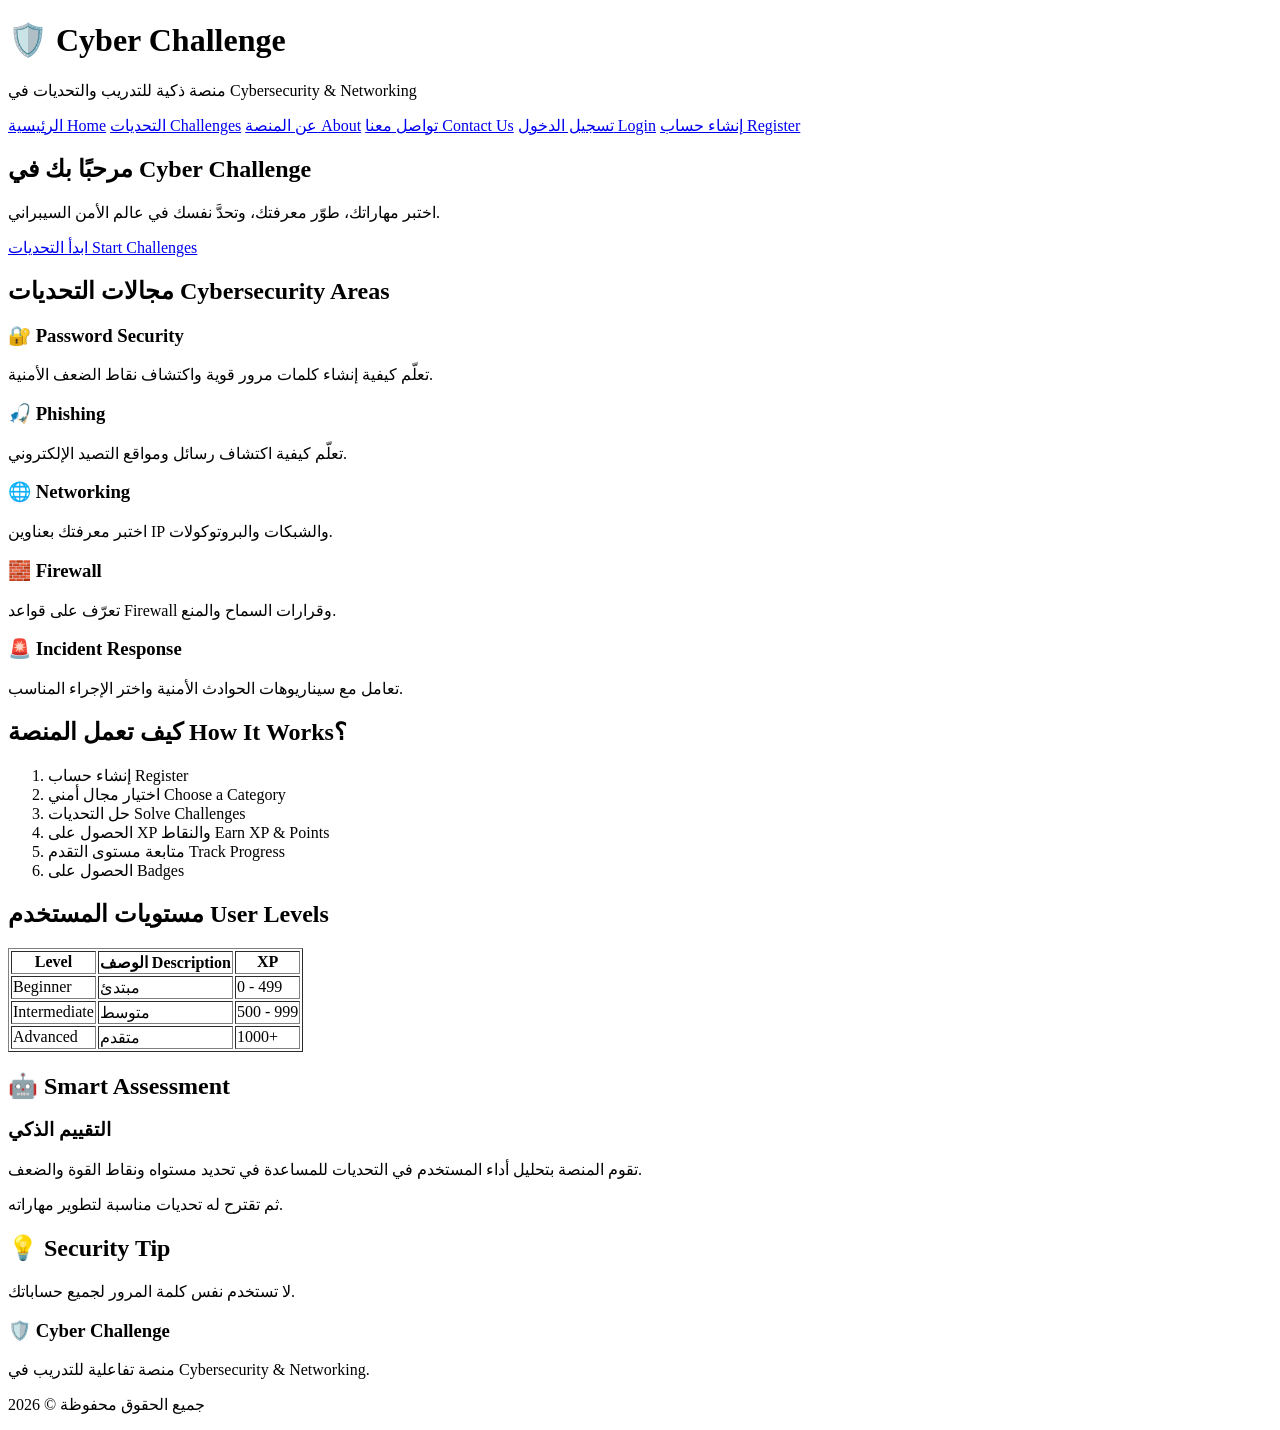
==== index.html @ 9b0a6bcb "Add files via upload" ====
<!DOCTYPE html>
<html lang="ar">

<head>
    <meta charset="UTF-8">

    <meta name="viewport" content="width=device-width, initial-scale=1.0">

    <title>Cyber Challenge</title>
</head>

<body>

    <!-- Header -->
    <header>

        <h1>🛡️ Cyber Challenge</h1>

        <p>
            منصة ذكية للتدريب والتحديات في
            Cybersecurity & Networking
        </p>

    </header>


        <!-- Navigation داخل صفحة index.html الخارجية فقط -->
    <nav>
        <a class="active" href="index.html">الرئيسية Home</a>
        <a href="pages/challenges.html">التحديات Challenges</a>
        <a href="pages/about.html">عن المنصة About</a>
        <a href="pages/contact.html">تواصل معنا Contact Us</a>
        <a href="pages/login.html">تسجيل الدخول Login</a>
        <a href="pages/register.html">إنشاء حساب Register</a>
    </nav>



    <!-- Main -->
    <main>

        <!-- Welcome Section -->
        <section>

            <h2>
                مرحبًا بك في Cyber Challenge
            </h2>

            <p>
                اختبر مهاراتك، طوّر معرفتك،
                وتحدَّ نفسك في عالم الأمن السيبراني.
            </p>

            <a href="pages/challenges.html">
                ابدأ التحديات Start Challenges
            </a>

        </section>


        <!-- Categories -->
        <section>

            <h2>مجالات التحديات Cybersecurity Areas</h2>


            <article>

                <h3>🔐 Password Security</h3>

                <p>
                    تعلّم كيفية إنشاء كلمات مرور قوية
                    واكتشاف نقاط الضعف الأمنية.
                </p>

            </article>


            <article>

                <h3>🎣 Phishing</h3>

                <p>
                    تعلّم كيفية اكتشاف رسائل ومواقع
                    التصيد الإلكتروني.
                </p>

            </article>


            <article>

                <h3>🌐 Networking</h3>

                <p>
                    اختبر معرفتك بعناوين IP والشبكات
                    والبروتوكولات.
                </p>

            </article>


            <article>

                <h3>🧱 Firewall</h3>

                <p>
                    تعرّف على قواعد Firewall
                    وقرارات السماح والمنع.
                </p>

            </article>


            <article>

                <h3>🚨 Incident Response</h3>

                <p>
                    تعامل مع سيناريوهات الحوادث الأمنية
                    واختر الإجراء المناسب.
                </p>

            </article>

        </section>


        <!-- How It Works -->
        <section>

            <h2>كيف تعمل المنصة How It Works؟</h2>

            <ol>

                <li>إنشاء حساب Register</li>

                <li>اختيار مجال أمني Choose a Category</li>

                <li>حل التحديات Solve Challenges</li>

                <li>الحصول على XP والنقاط Earn XP & Points</li>

                <li>متابعة مستوى التقدم Track Progress</li>

                <li>الحصول على Badges</li>

            </ol>

        </section>


        <!-- Levels -->
        <section>

            <h2>مستويات المستخدم User Levels</h2>

            <table border="1">

                <tr>

                    <th>Level</th>

                    <th>الوصف Description</th>

                    <th>XP</th>

                </tr>


                <tr>

                    <td>Beginner</td>

                    <td>مبتدئ</td>

                    <td>0 - 499</td>

                </tr>


                <tr>

                    <td>Intermediate</td>

                    <td>متوسط</td>

                    <td>500 - 999</td>

                </tr>


                <tr>

                    <td>Advanced</td>

                    <td>متقدم</td>

                    <td>1000+</td>

                </tr>

            </table>

        </section>


        <!-- Smart Assessment -->
        <section>

            <h2>🤖 Smart Assessment</h2>

            <article>

                <h3>التقييم الذكي</h3>

                <p>
                    تقوم المنصة بتحليل أداء المستخدم
                    في التحديات للمساعدة في تحديد
                    مستواه ونقاط القوة والضعف.
                </p>

                <p>
                    ثم تقترح له تحديات مناسبة
                    لتطوير مهاراته.
                </p>

            </article>

        </section>


        <!-- Aside -->
        <aside>

            <h2>💡 Security Tip</h2>

            <p>
                لا تستخدم نفس كلمة المرور
                لجميع حساباتك.
            </p>

        </aside>

    </main>


    <!-- Footer -->
    <footer>

        <h3>🛡️ Cyber Challenge</h3>

        <p>
            منصة تفاعلية للتدريب في
            Cybersecurity & Networking.
        </p>

        <p>
            جميع الحقوق محفوظة © 2026
        </p>

    </footer>

</body>

</html>
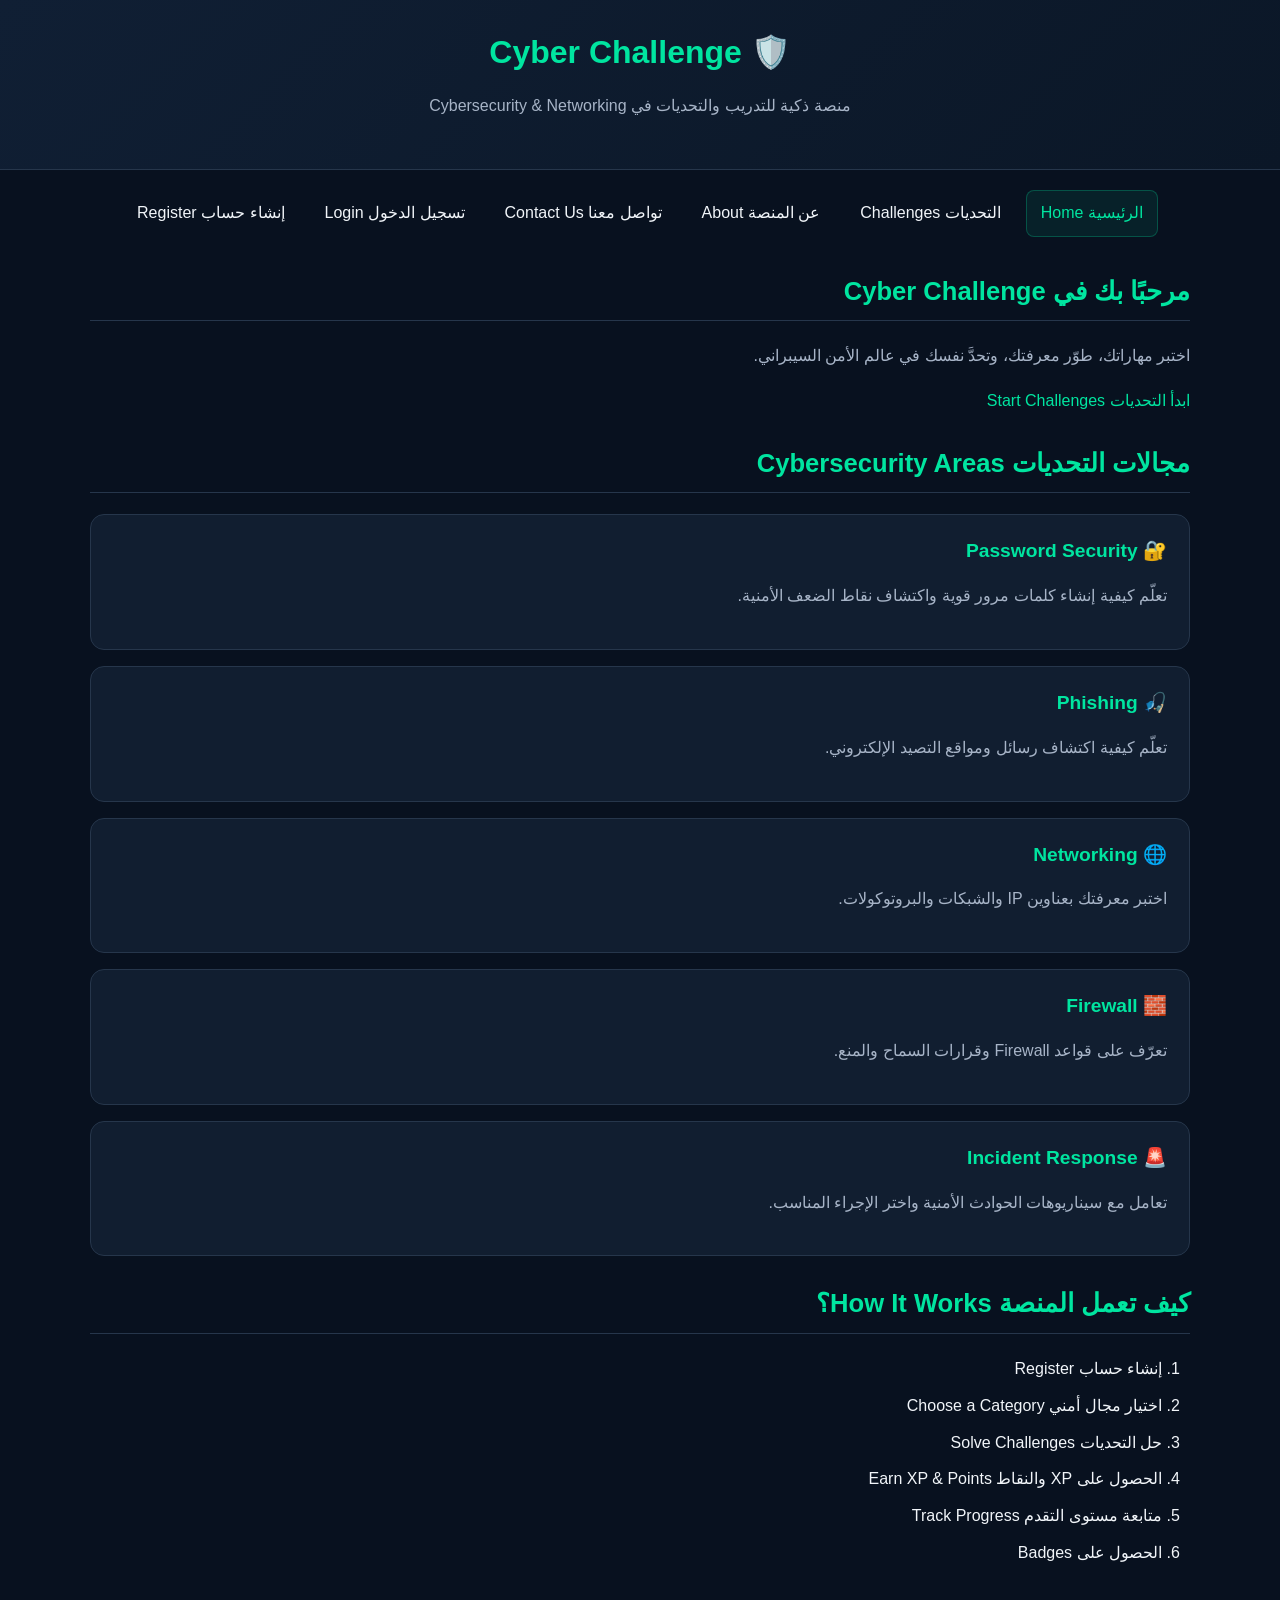
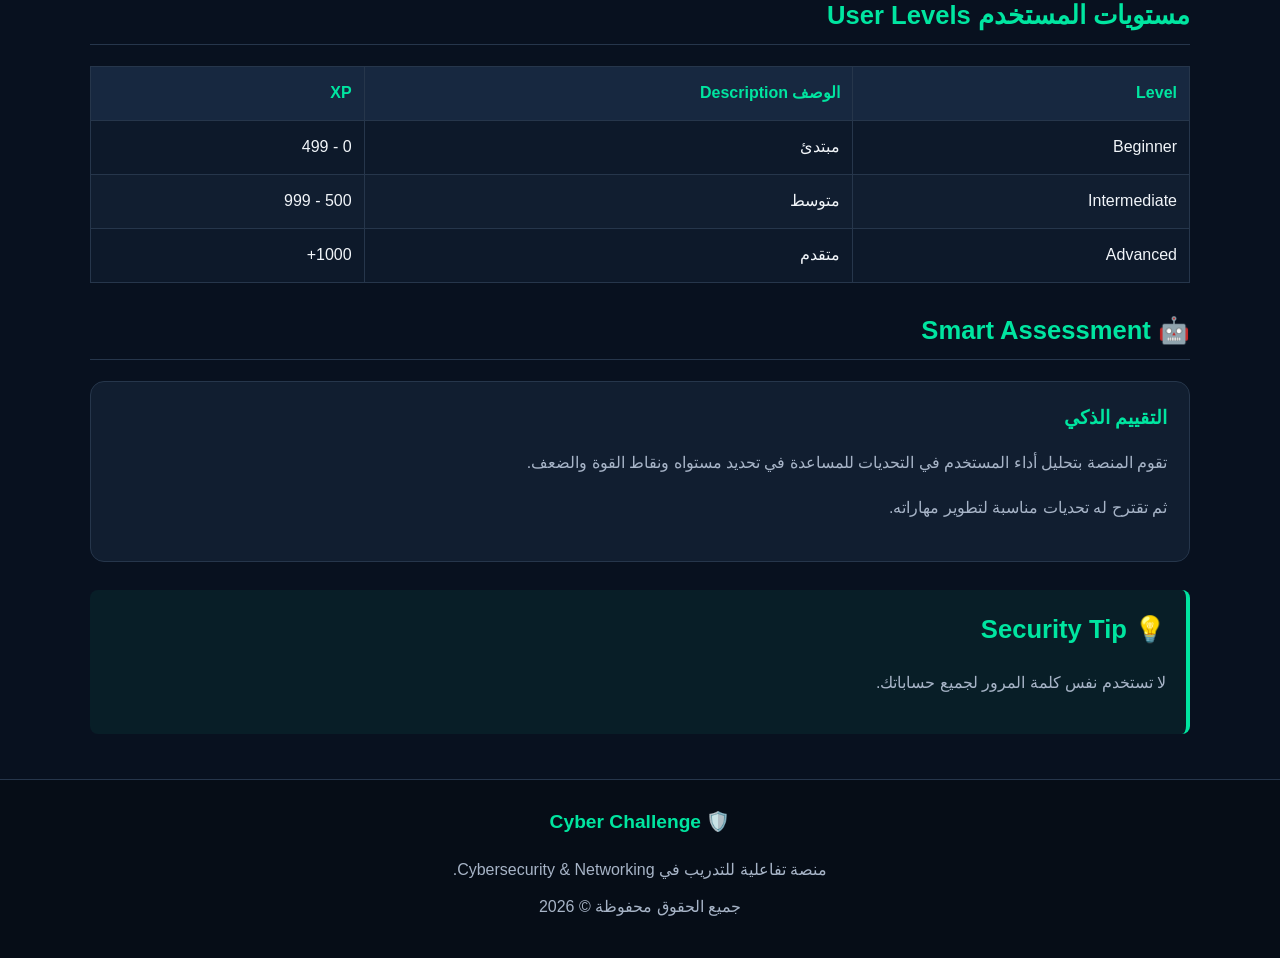
==== commit dcd77f2a: "Add stylesheet link to index.html" ====
--- a/index.html
+++ b/index.html
@@ -7,6 +7,7 @@
     <meta name="viewport" content="width=device-width, initial-scale=1.0">
 
     <title>Cyber Challenge</title>
+    <link rel="stylesheet" href="style.css">
 </head>
 
 <body>
@@ -263,4 +264,4 @@
 
 </body>
 
-</html>+</html>
--- a/style.css
+++ b/style.css
@@ -0,0 +1,427 @@
+
+/* =====================================
+   Cyber Challenge - Main CSS
+   Version 1.0
+   ===================================== */
+
+/* 1. Global Settings */
+:root {
+    --bg-color: #08111f;
+    --surface-color: #111e30;
+    --surface-hover: #172840;
+    --primary-color: #00e5a0;
+    --primary-hover: #00c98b;
+    --text-color: #f1f5f9;
+    --muted-color: #a7b4c7;
+    --border-color: #26364b;
+    --danger-color: #ff647c;
+    --radius: 14px;
+    --transition: 0.25s ease;
+}
+
+* {
+    box-sizing: border-box;
+}
+
+html {
+    scroll-behavior: smooth;
+}
+
+body {
+    margin: 0;
+    font-family: Tahoma, Arial, sans-serif;
+    font-size: 16px;
+    line-height: 1.8;
+    color: var(--text-color);
+    background-color: var(--bg-color);
+    direction: rtl;
+}
+
+/* 2. Headings and Text */
+h1,
+h2,
+h3,
+h4 {
+    line-height: 1.5;
+    margin-top: 0;
+}
+
+h1 {
+    font-size: 2rem;
+}
+
+h2 {
+    font-size: 1.6rem;
+    color: var(--primary-color);
+}
+
+h3 {
+    font-size: 1.2rem;
+}
+
+p {
+    color: var(--muted-color);
+}
+
+a {
+    color: var(--primary-color);
+    text-decoration: none;
+    transition: color var(--transition);
+}
+
+a:hover {
+    color: var(--primary-hover);
+}
+
+/* 3. Header */
+header {
+    padding: 28px 6%;
+    text-align: center;
+    background: linear-gradient(
+        135deg,
+        #101f34,
+        #0b1727
+    );
+    border-bottom: 1px solid var(--border-color);
+}
+
+header h1 {
+    margin-bottom: 8px;
+    color: var(--primary-color);
+}
+
+header p {
+    margin-bottom: 20px;
+}
+
+/* 4. Navigation */
+nav {
+    display: flex;
+    flex-wrap: wrap;
+    justify-content: center;
+    align-items: center;
+    gap: 10px;
+    margin-top: 20px;
+}
+
+nav a {
+    display: inline-block;
+    padding: 8px 14px;
+    color: var(--text-color);
+    border: 1px solid transparent;
+    border-radius: 8px;
+    transition: all var(--transition);
+}
+
+nav a:hover,
+nav a.active,
+nav a[aria-current="page"] {
+    color: var(--primary-color);
+    background-color: rgba(0, 229, 160, 0.08);
+    border-color: rgba(0, 229, 160, 0.25);
+}
+
+/* 5. Main Content */
+main {
+    width: min(1100px, 92%);
+    margin: 35px auto;
+    min-height: 50vh;
+}
+
+main > section,
+main > article,
+main > form {
+    margin-bottom: 28px;
+}
+
+section {
+    margin-bottom: 32px;
+}
+
+section > h2 {
+    padding-bottom: 10px;
+    border-bottom: 1px solid var(--border-color);
+}
+
+/* 6. Cards and Articles */
+article {
+    padding: 22px;
+    margin: 16px 0;
+    background-color: var(--surface-color);
+    border: 1px solid var(--border-color);
+    border-radius: var(--radius);
+    transition:
+        transform var(--transition),
+        border-color var(--transition),
+        background-color var(--transition);
+}
+
+article:hover {
+    transform: translateY(-3px);
+    border-color: var(--primary-color);
+    background-color: var(--surface-hover);
+}
+
+article h3 {
+    color: var(--primary-color);
+    margin-bottom: 10px;
+}
+
+/* 7. Buttons and Action Links */
+button,
+input[type="submit"],
+input[type="button"],
+.button {
+    display: inline-block;
+    padding: 11px 22px;
+    font-family: inherit;
+    font-size: 1rem;
+    font-weight: bold;
+    color: #06131a;
+    background-color: var(--primary-color);
+    border: 1px solid var(--primary-color);
+    border-radius: 9px;
+    cursor: pointer;
+    transition: all var(--transition);
+}
+
+button:hover,
+input[type="submit"]:hover,
+input[type="button"]:hover,
+.button:hover {
+    background-color: var(--primary-hover);
+    border-color: var(--primary-hover);
+    color: #06131a;
+    transform: translateY(-2px);
+}
+
+main a.button {
+    text-align: center;
+}
+
+/* 8. Forms */
+form {
+    width: min(100%, 650px);
+    margin: 25px auto;
+    padding: 25px;
+    background-color: var(--surface-color);
+    border: 1px solid var(--border-color);
+    border-radius: var(--radius);
+}
+
+label {
+    display: block;
+    margin: 14px 0 6px;
+    color: var(--text-color);
+    font-weight: bold;
+}
+
+input:not([type="checkbox"]):not([type="radio"]):not([type="submit"]):not([type="button"]),
+select,
+textarea {
+    display: block;
+    width: 100%;
+    padding: 12px;
+    margin-bottom: 14px;
+    font: inherit;
+    color: var(--text-color);
+    background-color: #091525;
+    border: 1px solid var(--border-color);
+    border-radius: 8px;
+    outline: none;
+    transition: border-color var(--transition);
+}
+
+input:focus,
+select:focus,
+textarea:focus {
+    border-color: var(--primary-color);
+}
+
+input[type="checkbox"],
+input[type="radio"] {
+    accent-color: var(--primary-color);
+}
+
+textarea {
+    min-height: 130px;
+    resize: vertical;
+}
+
+::placeholder {
+    color: #8291a7;
+}
+
+/* 9. Tables */
+table {
+    width: 100%;
+    margin: 20px 0;
+    border-collapse: collapse;
+    background-color: var(--surface-color);
+    border: 1px solid var(--border-color);
+}
+
+th,
+td {
+    padding: 12px;
+    text-align: right;
+    border: 1px solid var(--border-color);
+}
+
+th {
+    color: var(--primary-color);
+    background-color: #172840;
+}
+
+tbody tr:nth-child(even) {
+    background-color: #0d192a;
+}
+
+/* 10. Lists */
+ol,
+ul {
+    padding-right: 28px;
+}
+
+li {
+    margin-bottom: 8px;
+}
+
+/* 11. Aside */
+aside {
+    padding: 20px;
+    margin: 25px 0;
+    background-color: rgba(0, 229, 160, 0.06);
+    border-right: 4px solid var(--primary-color);
+    border-radius: 8px;
+}
+
+aside h2,
+aside h3 {
+    color: var(--primary-color);
+}
+
+/* 12. Images and Media */
+img,
+video,
+iframe {
+    max-width: 100%;
+}
+
+img {
+    height: auto;
+    border-radius: 10px;
+}
+
+/* 13. Footer */
+footer {
+    padding: 28px 6%;
+    margin-top: 45px;
+    text-align: center;
+    background-color: #060d17;
+    border-top: 1px solid var(--border-color);
+}
+
+footer h3 {
+    color: var(--primary-color);
+}
+
+footer p {
+    margin: 8px 0;
+}
+
+/* 14. Feedback Messages */
+.success {
+    padding: 12px;
+    color: #8fffd6;
+    background-color: rgba(0, 229, 160, 0.08);
+    border: 1px solid var(--primary-color);
+    border-radius: 8px;
+}
+
+.error {
+    padding: 12px;
+    color: #ff9aaa;
+    background-color: rgba(255, 100, 124, 0.08);
+    border: 1px solid var(--danger-color);
+    border-radius: 8px;
+}
+
+/* 15. Accessibility */
+a:focus-visible,
+button:focus-visible,
+input:focus-visible,
+select:focus-visible,
+textarea:focus-visible {
+    outline: 2px solid var(--primary-color);
+    outline-offset: 3px;
+}
+
+/* 16. Responsive Design */
+@media (max-width: 768px) {
+    body {
+        font-size: 15px;
+    }
+
+    header {
+        padding: 22px 4%;
+    }
+
+    header h1 {
+        font-size: 1.7rem;
+    }
+
+    nav {
+        gap: 6px;
+    }
+
+    nav a {
+        padding: 7px 10px;
+        font-size: 0.9rem;
+    }
+
+    main {
+        width: 92%;
+        margin: 24px auto;
+    }
+
+    article {
+        padding: 16px;
+    }
+
+    form {
+        padding: 18px;
+    }
+
+    table {
+        font-size: 0.9rem;
+    }
+
+    th,
+    td {
+        padding: 8px;
+    }
+
+    footer {
+        padding: 22px 4%;
+    }
+}
+
+@media (max-width: 400px) {
+    nav {
+        flex-direction: column;
+        align-items: stretch;
+    }
+
+    nav a {
+        text-align: center;
+    }
+
+    h1 {
+        font-size: 1.5rem;
+    }
+
+    h2 {
+        font-size: 1.3rem;
+    }
+}
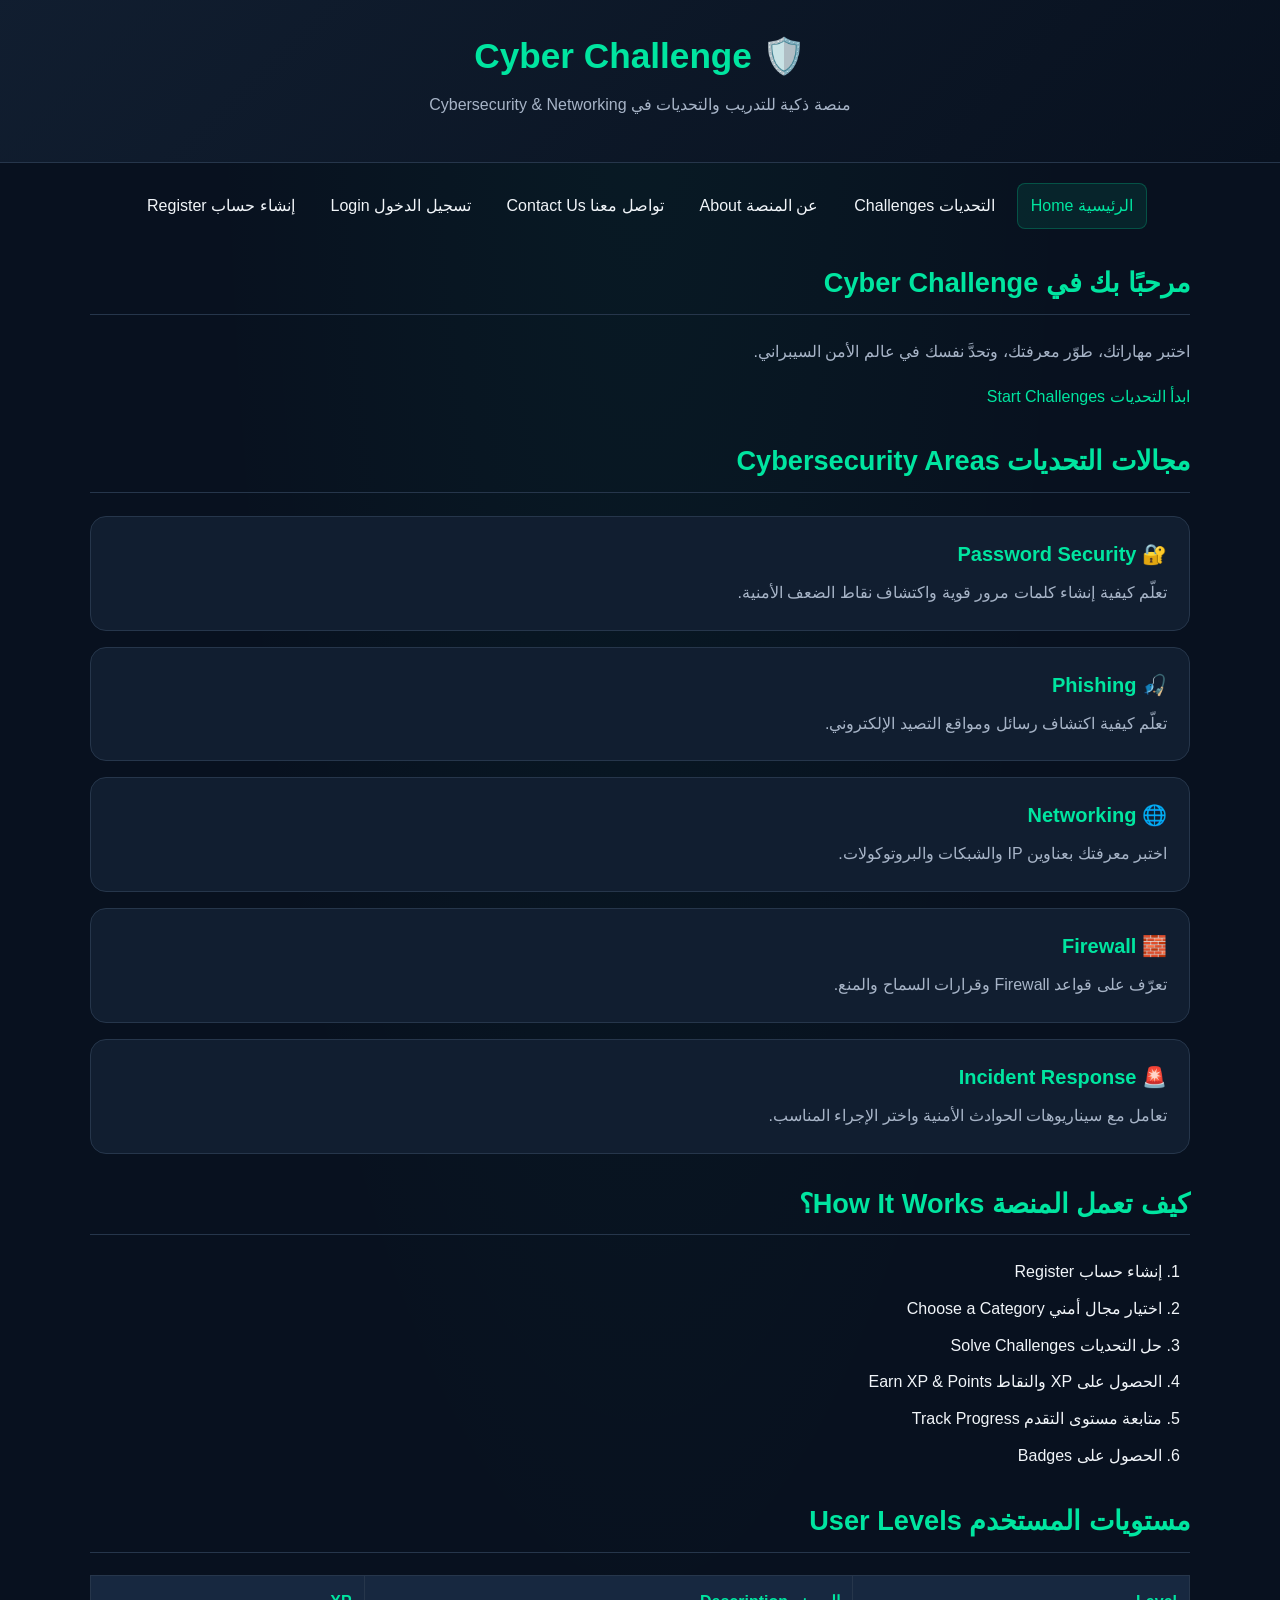
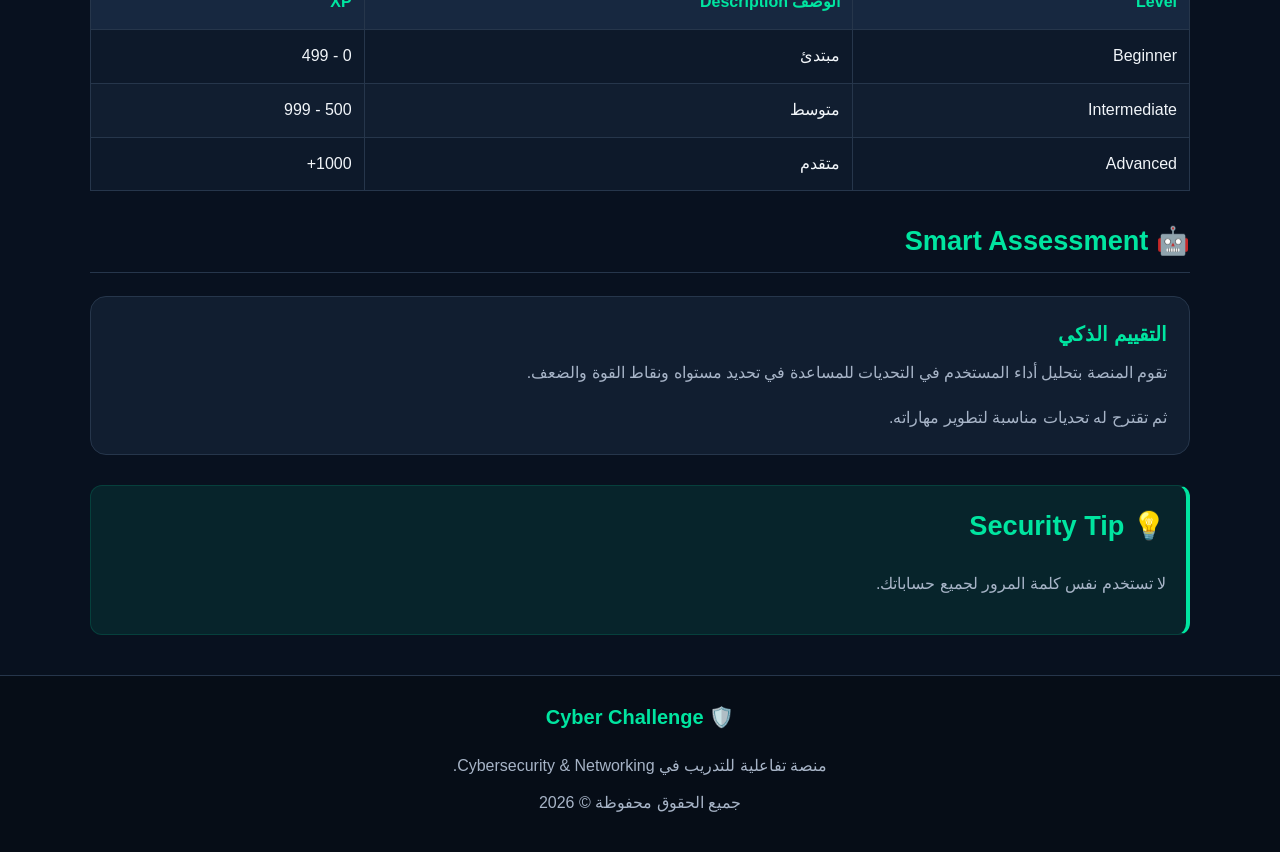
==== commit 11f58bd4: "Add 'dir' attribute for right-to-left text direction" ====
--- a/index.html
+++ b/index.html
@@ -1,5 +1,7 @@
 <!DOCTYPE html>
-<html lang="ar">
+
+<html lang="ar" dir="rtl">
+
 
 <head>
     <meta charset="UTF-8">
--- a/style.css
+++ b/style.css
@@ -1,427 +1,776 @@
 
-/* =====================================
-   Cyber Challenge - Main CSS
-   Version 1.0
-   ===================================== */
-
-/* 1. Global Settings */
+/* ==================================================
+   Cyber Challenge
+   Main Stylesheet - Version 3.0
+   Responsive | Accessible | RTL | Unified Design
+   ================================================== */
+
+
+/* 1. Design Tokens */
+
 :root {
+    color-scheme: dark;
+
     --bg-color: #08111f;
     --surface-color: #111e30;
     --surface-hover: #172840;
+    --surface-soft: #0c192a;
+
     --primary-color: #00e5a0;
     --primary-hover: #00c98b;
+    --primary-soft: rgba(0, 229, 160, 0.09);
+
     --text-color: #f1f5f9;
     --muted-color: #a7b4c7;
+
     --border-color: #26364b;
     --danger-color: #ff647c;
-    --radius: 14px;
-    --transition: 0.25s ease;
-}
-
-* {
+
+    --radius-sm: 8px;
+    --radius-md: 12px;
+    --radius-lg: 16px;
+    --radius-xl: 22px;
+
+    --shadow-sm: 0 4px 12px rgba(0, 0, 0, 0.16);
+    --shadow-md: 0 10px 28px rgba(0, 0, 0, 0.24);
+
+    --container-width: 1100px;
+    --page-padding: 20px;
+
+    --transition: 0.22s ease;
+}
+
+
+/* 2. Reset */
+
+*,
+*::before,
+*::after {
     box-sizing: border-box;
 }
 
 html {
+    min-width: 320px;
     scroll-behavior: smooth;
+    scroll-padding-top: 20px;
+    overflow-wrap: break-word;
 }
 
 body {
+    min-width: 320px;
+    min-height: 100vh;
     margin: 0;
+
     font-family: Tahoma, Arial, sans-serif;
     font-size: 16px;
     line-height: 1.8;
+
     color: var(--text-color);
-    background-color: var(--bg-color);
+    background:
+        radial-gradient(
+            ellipse at top,
+            rgba(0, 229, 160, 0.045),
+            transparent 48%
+        ),
+        var(--bg-color);
+
     direction: rtl;
-}
-
-/* 2. Headings and Text */
-h1,
-h2,
-h3,
-h4 {
-    line-height: 1.5;
-    margin-top: 0;
-}
-
-h1 {
-    font-size: 2rem;
-}
-
-h2 {
-    font-size: 1.6rem;
-    color: var(--primary-color);
-}
-
-h3 {
-    font-size: 1.2rem;
-}
-
-p {
-    color: var(--muted-color);
-}
+    text-align: right;
+}
+
+img,
+video,
+iframe,
+svg {
+    max-width: 100%;
+}
+
+img,
+video {
+    height: auto;
+}
+
+button,
+input,
+select,
+textarea {
+    max-width: 100%;
+    font: inherit;
+}
+
+button,
+input,
+select,
+textarea {
+    color: inherit;
+}
+
+::selection {
+    color: var(--bg-color);
+    background: var(--primary-color);
+}
+
+
+/* 3. Links */
 
 a {
     color: var(--primary-color);
     text-decoration: none;
-    transition: color var(--transition);
+
+    transition:
+        color var(--transition),
+        background-color var(--transition),
+        border-color var(--transition);
 }
 
 a:hover {
     color: var(--primary-hover);
 }
 
-/* 3. Header */
-header {
-    padding: 28px 6%;
-    text-align: center;
-    background: linear-gradient(
-        135deg,
-        #101f34,
-        #0b1727
-    );
-    border-bottom: 1px solid var(--border-color);
-}
-
-header h1 {
-    margin-bottom: 8px;
-    color: var(--primary-color);
-}
-
-header p {
-    margin-bottom: 20px;
-}
-
-/* 4. Navigation */
-nav {
-    display: flex;
-    flex-wrap: wrap;
-    justify-content: center;
-    align-items: center;
-    gap: 10px;
-    margin-top: 20px;
-}
-
-nav a {
-    display: inline-block;
-    padding: 8px 14px;
-    color: var(--text-color);
-    border: 1px solid transparent;
-    border-radius: 8px;
-    transition: all var(--transition);
-}
-
-nav a:hover,
-nav a.active,
-nav a[aria-current="page"] {
-    color: var(--primary-color);
-    background-color: rgba(0, 229, 160, 0.08);
-    border-color: rgba(0, 229, 160, 0.25);
-}
-
-/* 5. Main Content */
-main {
-    width: min(1100px, 92%);
-    margin: 35px auto;
-    min-height: 50vh;
-}
-
-main > section,
-main > article,
-main > form {
-    margin-bottom: 28px;
-}
-
-section {
-    margin-bottom: 32px;
-}
-
-section > h2 {
-    padding-bottom: 10px;
-    border-bottom: 1px solid var(--border-color);
-}
-
-/* 6. Cards and Articles */
-article {
-    padding: 22px;
-    margin: 16px 0;
-    background-color: var(--surface-color);
-    border: 1px solid var(--border-color);
-    border-radius: var(--radius);
-    transition:
-        transform var(--transition),
-        border-color var(--transition),
-        background-color var(--transition);
-}
-
-article:hover {
-    transform: translateY(-3px);
-    border-color: var(--primary-color);
-    background-color: var(--surface-hover);
-}
-
-article h3 {
-    color: var(--primary-color);
-    margin-bottom: 10px;
-}
-
-/* 7. Buttons and Action Links */
-button,
-input[type="submit"],
-input[type="button"],
-.button {
-    display: inline-block;
-    padding: 11px 22px;
-    font-family: inherit;
-    font-size: 1rem;
-    font-weight: bold;
-    color: #06131a;
-    background-color: var(--primary-color);
-    border: 1px solid var(--primary-color);
-    border-radius: 9px;
-    cursor: pointer;
-    transition: all var(--transition);
-}
-
-button:hover,
-input[type="submit"]:hover,
-input[type="button"]:hover,
-.button:hover {
-    background-color: var(--primary-hover);
-    border-color: var(--primary-hover);
-    color: #06131a;
-    transform: translateY(-2px);
-}
-
-main a.button {
-    text-align: center;
-}
-
-/* 8. Forms */
-form {
-    width: min(100%, 650px);
-    margin: 25px auto;
-    padding: 25px;
-    background-color: var(--surface-color);
-    border: 1px solid var(--border-color);
-    border-radius: var(--radius);
-}
-
-label {
-    display: block;
-    margin: 14px 0 6px;
-    color: var(--text-color);
-    font-weight: bold;
-}
-
-input:not([type="checkbox"]):not([type="radio"]):not([type="submit"]):not([type="button"]),
-select,
-textarea {
-    display: block;
-    width: 100%;
-    padding: 12px;
-    margin-bottom: 14px;
-    font: inherit;
-    color: var(--text-color);
-    background-color: #091525;
-    border: 1px solid var(--border-color);
-    border-radius: 8px;
-    outline: none;
-    transition: border-color var(--transition);
-}
-
-input:focus,
-select:focus,
-textarea:focus {
-    border-color: var(--primary-color);
-}
-
-input[type="checkbox"],
-input[type="radio"] {
-    accent-color: var(--primary-color);
-}
-
-textarea {
-    min-height: 130px;
-    resize: vertical;
-}
-
-::placeholder {
-    color: #8291a7;
-}
-
-/* 9. Tables */
-table {
-    width: 100%;
-    margin: 20px 0;
-    border-collapse: collapse;
-    background-color: var(--surface-color);
-    border: 1px solid var(--border-color);
-}
-
-th,
-td {
-    padding: 12px;
-    text-align: right;
-    border: 1px solid var(--border-color);
-}
-
-th {
-    color: var(--primary-color);
-    background-color: #172840;
-}
-
-tbody tr:nth-child(even) {
-    background-color: #0d192a;
-}
-
-/* 10. Lists */
-ol,
-ul {
-    padding-right: 28px;
-}
-
-li {
-    margin-bottom: 8px;
-}
-
-/* 11. Aside */
-aside {
-    padding: 20px;
-    margin: 25px 0;
-    background-color: rgba(0, 229, 160, 0.06);
-    border-right: 4px solid var(--primary-color);
-    border-radius: 8px;
-}
-
-aside h2,
-aside h3 {
-    color: var(--primary-color);
-}
-
-/* 12. Images and Media */
-img,
-video,
-iframe {
-    max-width: 100%;
-}
-
-img {
-    height: auto;
-    border-radius: 10px;
-}
-
-/* 13. Footer */
-footer {
-    padding: 28px 6%;
-    margin-top: 45px;
-    text-align: center;
-    background-color: #060d17;
-    border-top: 1px solid var(--border-color);
-}
-
-footer h3 {
-    color: var(--primary-color);
-}
-
-footer p {
-    margin: 8px 0;
-}
-
-/* 14. Feedback Messages */
-.success {
-    padding: 12px;
-    color: #8fffd6;
-    background-color: rgba(0, 229, 160, 0.08);
-    border: 1px solid var(--primary-color);
-    border-radius: 8px;
-}
-
-.error {
-    padding: 12px;
-    color: #ff9aaa;
-    background-color: rgba(255, 100, 124, 0.08);
-    border: 1px solid var(--danger-color);
-    border-radius: 8px;
-}
-
-/* 15. Accessibility */
 a:focus-visible,
 button:focus-visible,
 input:focus-visible,
 select:focus-visible,
 textarea:focus-visible {
     outline: 2px solid var(--primary-color);
+    outline-offset: 4px;
+}
+
+
+/* 4. Typography */
+
+h1,
+h2,
+h3,
+h4,
+h5,
+h6 {
+    margin-top: 0;
+    line-height: 1.5;
+    overflow-wrap: break-word;
+}
+
+h1 {
+    margin-bottom: 10px;
+    font-size: clamp(1.55rem, 4vw, 2.2rem);
+}
+
+h2 {
+    font-size: clamp(1.25rem, 3vw, 1.7rem);
+    color: var(--primary-color);
+}
+
+h3 {
+    font-size: clamp(1.05rem, 2.5vw, 1.25rem);
+}
+
+p {
+    margin-top: 0;
+    color: var(--muted-color);
+}
+
+small {
+    font-size: 0.875rem;
+}
+
+strong {
+    color: var(--text-color);
+}
+
+
+/* 5. Header */
+
+header {
+    padding: 30px var(--page-padding);
+    text-align: center;
+
+    background:
+        linear-gradient(
+            135deg,
+            rgba(17, 30, 48, 0.98),
+            rgba(8, 17, 31, 0.98)
+        );
+
+    border-bottom: 1px solid var(--border-color);
+}
+
+header h1 {
+    margin-bottom: 8px;
+    color: var(--primary-color);
+}
+
+header h2 {
+    margin: 12px 0;
+}
+
+header p {
+    max-width: 720px;
+    margin: 0 auto 12px;
+}
+
+header > a {
+    display: inline-block;
+}
+
+header > a:hover {
+    color: var(--primary-color);
+}
+
+
+/* 6. Navigation */
+
+nav {
+    display: flex;
+    flex-wrap: wrap;
+    justify-content: center;
+    align-items: center;
+    gap: 8px;
+
+    max-width: var(--container-width);
+    margin: 20px auto 0;
+}
+
+nav a {
+    display: inline-block;
+    padding: 8px 13px;
+
+    color: var(--text-color);
+    border: 1px solid transparent;
+    border-radius: var(--radius-sm);
+}
+
+nav a:hover,
+nav a.active,
+nav a[aria-current="page"] {
+    color: var(--primary-color);
+    background: var(--primary-soft);
+    border-color: rgba(0, 229, 160, 0.24);
+}
+
+
+/* 7. Main Layout */
+
+main {
+    width: min(
+        var(--container-width),
+        calc(100% - 2 * var(--page-padding))
+    );
+
+    min-height: 50vh;
+    margin: 34px auto;
+}
+
+main > section,
+main > article {
+    margin-bottom: 30px;
+}
+
+section {
+    min-width: 0;
+    margin-bottom: 28px;
+}
+
+section > h2 {
+    padding-bottom: 10px;
+    border-bottom: 1px solid var(--border-color);
+}
+
+section > p:last-child {
+    margin-bottom: 0;
+}
+
+
+/* 8. Cards */
+
+article {
+    min-width: 0;
+    padding: 22px;
+    margin: 16px 0;
+
+    background: var(--surface-color);
+    border: 1px solid var(--border-color);
+    border-radius: var(--radius-lg);
+
+    overflow-wrap: anywhere;
+
+    transition:
+        transform var(--transition),
+        border-color var(--transition),
+        background-color var(--transition),
+        box-shadow var(--transition);
+}
+
+article h3 {
+    margin-bottom: 10px;
+    color: var(--primary-color);
+}
+
+article p:last-child {
+    margin-bottom: 0;
+}
+
+@media (hover: hover) {
+    article:hover {
+        border-color: rgba(0, 229, 160, 0.55);
+        background: var(--surface-hover);
+        box-shadow: var(--shadow-sm);
+    }
+}
+
+
+/* 9. Buttons */
+
+button,
+input[type="submit"],
+input[type="button"],
+.button {
+    display: inline-block;
+    max-width: 100%;
+    padding: 11px 20px;
+
+    font-family: inherit;
+    font-size: 1rem;
+    font-weight: bold;
+    line-height: 1.5;
+    text-align: center;
+
+    color: #06131a;
+    background: var(--primary-color);
+
+    border: 1px solid var(--primary-color);
+    border-radius: var(--radius-sm);
+
+    cursor: pointer;
+
+    transition:
+        color var(--transition),
+        background-color var(--transition),
+        border-color var(--transition),
+        transform var(--transition);
+}
+
+button:hover,
+input[type="submit"]:hover,
+input[type="button"]:hover,
+.button:hover {
+    color: #06131a;
+    background: var(--primary-hover);
+    border-color: var(--primary-hover);
+}
+
+@media (hover: hover) {
+    button:hover,
+    input[type="submit"]:hover,
+    input[type="button"]:hover,
+    .button:hover {
+        transform: translateY(-2px);
+    }
+}
+
+button:disabled,
+input:disabled,
+select:disabled,
+textarea:disabled {
+    opacity: 0.55;
+    cursor: not-allowed;
+}
+
+
+/* 10. Forms */
+
+form {
+    width: min(100%, 650px);
+    margin: 24px auto;
+    padding: 24px;
+
+    background: var(--surface-color);
+    border: 1px solid var(--border-color);
+    border-radius: var(--radius-lg);
+    box-shadow: var(--shadow-sm);
+}
+
+label {
+    display: inline-block;
+    margin: 8px 0 6px;
+
+    color: var(--text-color);
+    font-weight: bold;
+}
+
+input:not([type="checkbox"]):not([type="radio"]):not([type="submit"]):not([type="button"]):not([type="reset"]),
+select,
+textarea {
+    display: block;
+    width: 100%;
+    min-width: 0;
+    padding: 11px 12px;
+    margin: 0 0 14px;
+
+    font-family: inherit;
+    font-size: 16px;
+    line-height: 1.5;
+
+    color: var(--text-color);
+    background: #091525;
+
+    border: 1px solid var(--border-color);
+    border-radius: var(--radius-sm);
+
+    transition:
+        border-color var(--transition),
+        box-shadow var(--transition);
+}
+
+input:focus,
+select:focus,
+textarea:focus {
+    border-color: var(--primary-color);
+    box-shadow: 0 0 0 3px rgba(0, 229, 160, 0.1);
+}
+
+input[type="checkbox"],
+input[type="radio"] {
+    accent-color: var(--primary-color);
+    cursor: pointer;
+}
+
+textarea {
+    min-height: 130px;
+    resize: vertical;
+}
+
+select {
+    cursor: pointer;
+}
+
+::placeholder {
+    color: #8291a7;
+    opacity: 1;
+}
+
+form button,
+form input[type="submit"] {
+    margin-top: 8px;
+}
+
+
+/* 11. Challenge Questions */
+
+fieldset {
+    min-width: 0;
+    padding: 18px;
+    margin: 0 0 22px;
+
+    background: var(--surface-soft);
+    border: 1px solid var(--border-color);
+    border-radius: var(--radius-md);
+}
+
+legend {
+    padding: 0 8px;
+    color: var(--primary-color);
+    font-weight: bold;
+}
+
+fieldset label {
+    display: inline;
+    margin: 0;
+    font-weight: normal;
+    cursor: pointer;
+}
+
+fieldset input[type="radio"] {
+    margin-left: 8px;
+    vertical-align: middle;
+}
+
+fieldset br {
+    display: block;
+    content: "";
+    margin-bottom: 10px;
+}
+
+fieldset input[type="radio"]:focus-visible {
+    outline: 2px solid var(--primary-color);
     outline-offset: 3px;
 }
 
-/* 16. Responsive Design */
+
+/* 12. Tables */
+
+table {
+    width: 100%;
+    margin: 20px 0;
+
+    border-collapse: collapse;
+    background: var(--surface-color);
+    border: 1px solid var(--border-color);
+}
+
+th,
+td {
+    padding: 12px;
+    text-align: right;
+    vertical-align: top;
+
+    border: 1px solid var(--border-color);
+}
+
+th {
+    color: var(--primary-color);
+    background: #172840;
+}
+
+tbody tr:nth-child(even) {
+    background: #0d192a;
+}
+
+.table-wrapper {
+    width: 100%;
+    overflow-x: auto;
+    -webkit-overflow-scrolling: touch;
+}
+
+.table-wrapper table {
+    min-width: 520px;
+}
+
+
+/* 13. Lists */
+
+ol,
+ul {
+    padding-right: 28px;
+}
+
+li {
+    margin-bottom: 8px;
+}
+
+li:last-child {
+    margin-bottom: 0;
+}
+
+
+/* 14. Aside and Information Panels */
+
+aside {
+    padding: 20px;
+    margin: 24px 0;
+
+    background: var(--primary-soft);
+    border: 1px solid rgba(0, 229, 160, 0.15);
+    border-right: 4px solid var(--primary-color);
+    border-radius: var(--radius-md);
+}
+
+aside h2,
+aside h3 {
+    color: var(--primary-color);
+}
+
+
+/* 15. Profile Details */
+
+dl {
+    padding: 18px;
+    margin: 20px 0;
+
+    background: var(--surface-color);
+    border: 1px solid var(--border-color);
+    border-radius: var(--radius-md);
+}
+
+dt {
+    margin-top: 14px;
+    color: var(--primary-color);
+    font-weight: bold;
+}
+
+dt:first-child {
+    margin-top: 0;
+}
+
+dd {
+    margin: 4px 0 0;
+    color: var(--muted-color);
+}
+
+
+/* 16. Images and Figures */
+
+img {
+    border-radius: var(--radius-sm);
+}
+
+figure {
+    margin: 20px 0;
+}
+
+figure img {
+    object-fit: cover;
+}
+
+figcaption {
+    margin-top: 8px;
+    color: var(--muted-color);
+    font-size: 0.9rem;
+}
+
+
+/* 17. Status Messages */
+
+.success {
+    padding: 12px;
+    color: #8fffd6;
+    background: rgba(0, 229, 160, 0.08);
+    border: 1px solid var(--primary-color);
+    border-radius: var(--radius-sm);
+}
+
+.error {
+    padding: 12px;
+    color: #ff9aaa;
+    background: rgba(255, 100, 124, 0.08);
+    border: 1px solid var(--danger-color);
+    border-radius: var(--radius-sm);
+}
+
+
+/* 18. Footer */
+
+footer {
+    padding: 26px var(--page-padding);
+    margin-top: 40px;
+
+    text-align: center;
+    background: #060d17;
+    border-top: 1px solid var(--border-color);
+}
+
+footer h3 {
+    color: var(--primary-color);
+}
+
+footer p {
+    margin: 8px 0;
+}
+
+footer a {
+    display: inline-block;
+    margin: 4px;
+}
+
+
+/* 19. Tablet Layout */
+
 @media (max-width: 768px) {
+    :root {
+        --page-padding: 16px;
+    }
+
     body {
         font-size: 15px;
     }
 
     header {
-        padding: 22px 4%;
-    }
-
-    header h1 {
-        font-size: 1.7rem;
-    }
-
-    nav {
-        gap: 6px;
-    }
-
-    nav a {
-        padding: 7px 10px;
-        font-size: 0.9rem;
-    }
-
-    main {
-        width: 92%;
-        margin: 24px auto;
-    }
-
-    article {
-        padding: 16px;
-    }
-
-    form {
-        padding: 18px;
-    }
-
-    table {
-        font-size: 0.9rem;
-    }
-
-    th,
-    td {
-        padding: 8px;
-    }
-
-    footer {
-        padding: 22px 4%;
-    }
-}
-
-@media (max-width: 400px) {
+        padding-top: 22px;
+        padding-bottom: 22px;
+    }
+
     nav {
         flex-direction: column;
         align-items: stretch;
+        gap: 6px;
     }
 
     nav a {
+        display: block;
+        width: 100%;
+        padding: 10px 12px;
         text-align: center;
     }
 
-    h1 {
-        font-size: 1.5rem;
-    }
-
-    h2 {
-        font-size: 1.3rem;
-    }
-}
+    main {
+        width: calc(100% - 2 * var(--page-padding));
+        margin-top: 24px;
+        margin-bottom: 24px;
+    }
+
+    article {
+        padding: 18px;
+    }
+
+    form {
+        padding: 20px;
+    }
+
+    fieldset {
+        padding: 14px;
+    }
+
+    th,
+    td {
+        padding: 9px;
+    }
+
+    footer {
+        padding-top: 22px;
+        padding-bottom: 22px;
+    }
+}
+
+
+/* 20. Small Phones */
+
+@media (max-width: 400px) {
+    :root {
+        --page-padding: 12px;
+    }
+
+    body {
+        font-size: 14px;
+    }
+
+    header h1 {
+        font-size: 1.4rem;
+    }
+
+    article {
+        padding: 14px;
+        margin: 12px 0;
+    }
+
+    form {
+        padding: 15px;
+    }
+
+    button,
+    input[type="submit"],
+    input[type="button"],
+    .button {
+        padding: 10px 14px;
+    }
+
+    fieldset {
+        padding: 12px;
+    }
+}
+
+
+/* 21. Reduced Motion */
+
+@media (prefers-reduced-motion: reduce) {
+    html {
+        scroll-behavior: auto;
+    }
+
+    *,
+    *::before,
+    *::after {
+        scroll-behavior: auto !important;
+        animation-duration: 0.01ms !important;
+        animation-iteration-count: 1 !important;
+        transition-duration: 0.01ms !important;
+    }
+}
